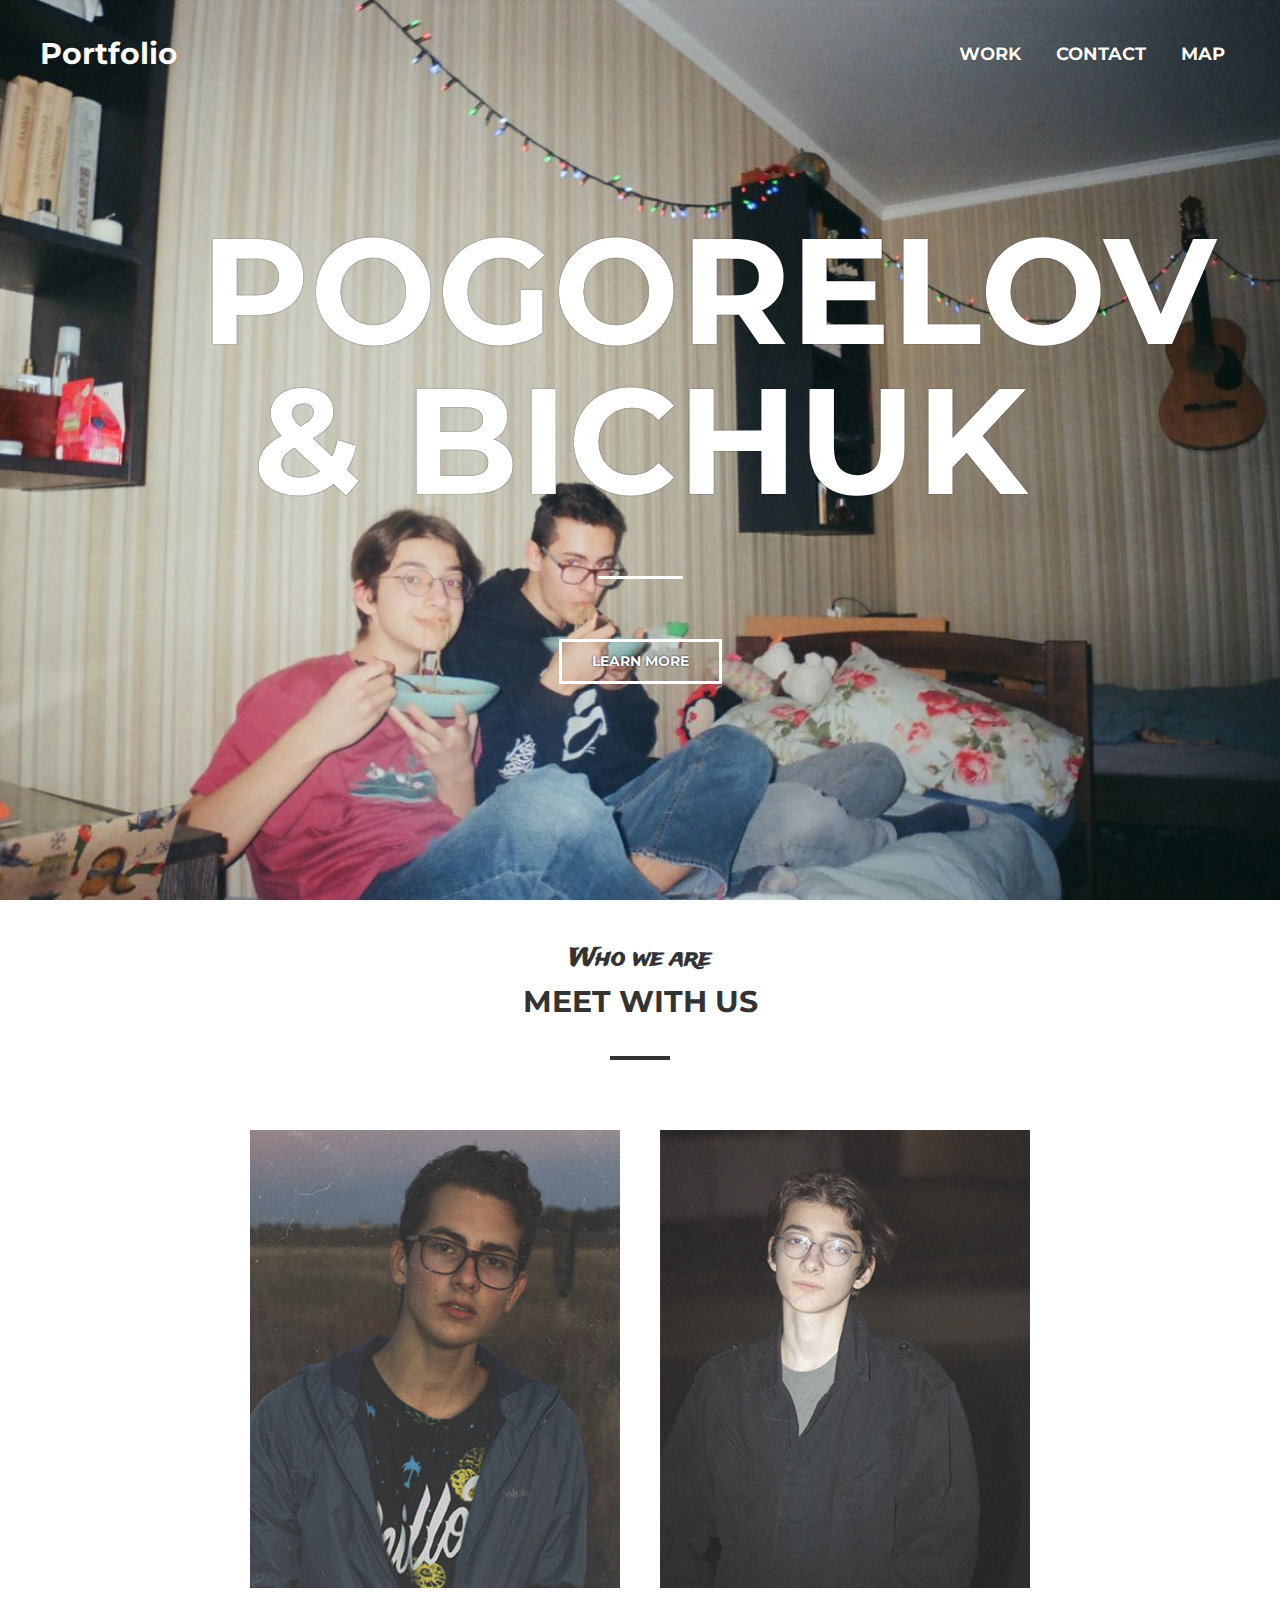
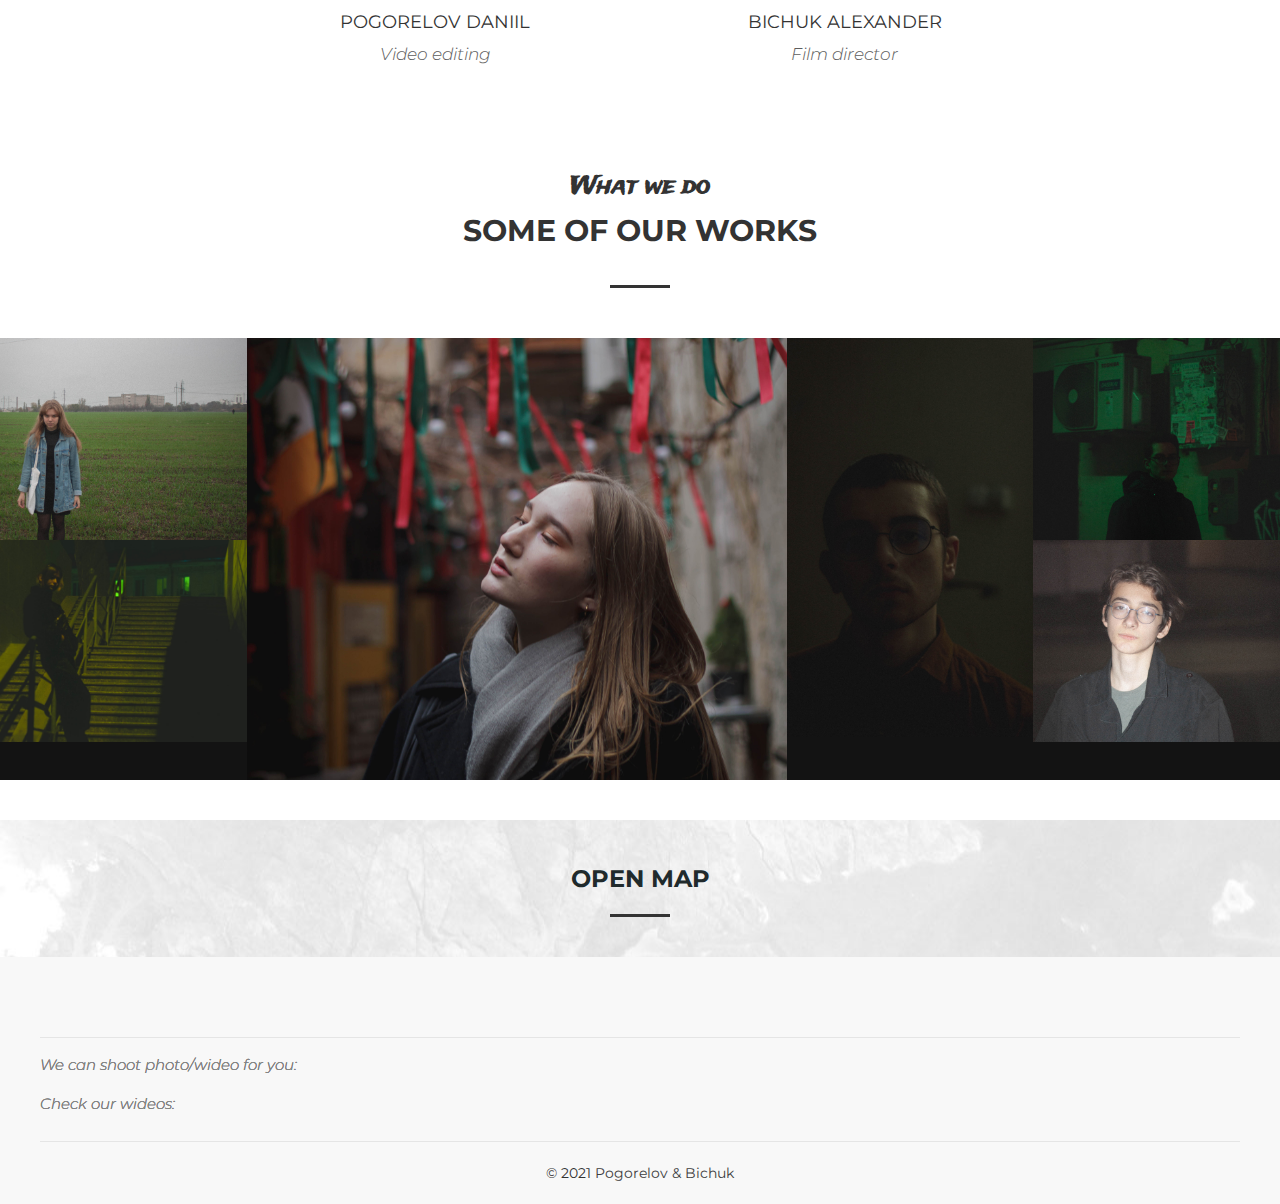
==== index.html @ 83c71d7d "first" ====
<!DOCTYPE html>
<html lang="en">
<head>
    <meta charset="UTF-8">
    <meta name="viewport" content="width=device-width, initial-scale=1">
    <link rel="stylesheet" href="assets/css/style.css">
    <link href="https://fonts.googleapis.com/css?family=Trade+Winds&display=swap" rel="stylesheet">
    <link href="https://fonts.googleapis.com/css?family=Kaushan+Script|Montserrat:300i,400,700&amp;subset=cyrillic-ext" rel="stylesheet">
    <link rel="stylesheet" href="https://use.fontawesome.com/releases/v5.7.2/css/all.css" integrity="sha384-fnmOCqbTlWIlj8LyTjo7mOUStjsKC4pOpQbqyi7RrhN7udi9RwhKkMHpvLbHG9Sr" crossorigin="anonymous">
    <link rel="stylesheet" type="text/css" href="https://cdn.jsdelivr.net/npm/slick-carousel@1.8.1/slick/slick.css"/>
    <title>POGORELOV & BICHUK</title>
    <style>
        img { pointer-events: none; }
    </style>
</head>
<body>


<header class="header" id="header">
    <div class="container">
        <div class="header__inner">
            <div class="header__logo" data-scroll="#intro">Portfolio</div>

            <nav class="nav" id="nav">
                <a class="nav__link" id="w" href="#" data-scroll="#works">Work</a>
                <a class="nav__link" id="c" href="#" data-scroll="#team">Contact</a>
                <a class="nav__link" id="m" href="#" data-scroll="#footer">Map</a>
            </nav>

            <button class="nav-toggle" id="nav_toggle" type="button">
                <span class="nav-toggle__item">Menu</span>
            </button>
        </div>
    </div>
</header>


<div class="page">

    <!-- Intro -->
    <div class="intro" id="intro">
        <div class="container">
            <div class="intro__inner">
                <h1 class="intro__title">POGORELOV & BICHUK</h1>

                <a class="btn" href="#" data-scroll="#team">Learn More</a>
            </div>
        </div>
    </div><!-- /.intro -->

    <!-- About -->

    <!-- Statistics -->

    <!-- Services -->

    <!-- Devices -->

    <!-- WeDo -->

    <!-- Reviews 1 -->

    <!-- Team -->
    <section class="section" id="team">
        <div class="container">

            <div class="section__header">
                <h3 class="section__suptitle">Who we are</h3>
                <h2 class="section__title">Meet with us</h2>
            </div>

            <div class="card">
                <div class="card__item">
                    <div class="card__inner">
                        <div class="card__img">
                            <img src="assets/images/team/1.jpg" alt="">
                        </div>
                        <div class="card__text">
                            <div class="social">
                                <a class="social__item" href="https://www.instagram.com/_pogorelov/" target="_blank">
                                    <i class="fab fa-instagram"></i>
                                </a>
                            </div>
                        </div>
                    </div>
                    <div class="card__info">
                        <div class="card__name">Pogorelov Daniil</div>
                        <div class="card__prof">Video editing</div>
                    </div>
                </div><!-- /.card__item -->

                <div class="card__item">
                    <div class="card__inner">
                        <div class="card__img">
                            <img src="assets/images/team/2.jpg" alt="">
                        </div>
                        <div class="card__text">
                            <div class="social">
                                <a class="social__item" href="https://www.instagram.com/bichuchek/" target="_blank">
                                    <i class="fab fa-instagram"></i>
                                </a>
                            </div>
                        </div>
                    </div>
                    <div class="card__info">
                        <div class="card__name">Bichuk Alexander</div>
                        <div class="card__prof">Film director</div>
                    </div>
                </div><!-- /.card__item -->
            </div><!-- /.card -->

        </div><!-- /.container -->
    </section>


    <!-- Logos --
    <div class="section  section--gray">
        <div class="container">

            <div class="logos">
                <div class="logos__item">
                    <img class="logos__img" src="assets/images/logos/1.png" alt="">
                </div>
                <div class="logos__item">
                    <img class="logos__img" src="assets/images/logos/2.png" alt="">
                </div>
                <div class="logos__item">
                    <img class="logos__img" src="assets/images/logos/3.png" alt="">
                </div>
                <div class="logos__item">
                    <img class="logos__img" src="assets/images/logos/4.png" alt="">
                </div>
                <div class="logos__item">
                    <img class="logos__img" src="assets/images/logos/5.png" alt="">
                </div>
                <div class="logos__item">
                    <img class="logos__img" src="assets/images/logos/6.png" alt="">
                </div>
            </div>

        </div>
    </div>
    ---->

    <!-- Works -->
    <section class="section" id="works">
        <div class="container">
            <div class="section__header">
                <h3 class="section__suptitle">What we do</h3>
                <h2 class="section__title">some of our works</h2>
            </div>
        </div>

        <div class="works">
            <div class="works__col">
                <div class="works__item">
                    <img class="works__image" src="assets/images/works/1.jpg" alt="">
                    <div class="works__info">
                        <h2 class="works__main">
                            <a href="https://www.photo-pick.com/online/ilST.link" target="_blank">More</a>
                        </h2>
                    </div>
                </div>
                <div class="works__item">
                    <img class="works__image" src="assets/images/works/2.jpg" alt="">
                    <div class="works__info">
                        <h2 class="works__main">
                            <a href="https://www.photo-pick.com/online/W3bB.link" target="_blank">More</a>
                        </h2>
                    </div>
                </div>
            </div>

            <div class="works__col">
                <div class="works__item">
                    <img class="works__image" src="assets/images/works/RedStarArtGif.gif" width="540" alt="">
                    <div class="works__info">
                        <h2 class="works__main">
                            <a href="https://www.youtube.com/channel/UCYOItEcvIEMWducG5ZLdICg" target="_blank">More</a>
                        </h2>
                    </div>
                </div>
                <div class="works__item">
                    <img class="works__image" src="assets/images/works/4.jpg" alt="">
                    <div class="works__info">
                        <h2 class="works__main">
                            <a href="https://www.photo-pick.com/online/GQ0F.link" target="_blank">More</a>
                        </h2>
                    </div>
                </div>
            </div>

            <div class="works__col">
                <div class="works__item">
                    <img class="works__image" src="assets/images/works/5.jpg" alt="">
                    <div class="works__info">
                        <h2 class="works__main">
                            <a href="https://www.photo-pick.com/online/71Lq.link" target="_blank">More</a>
                        </h2>
                    </div>
                </div>
            </div>

            <div class="works__col">
                <div class="works__item">
                    <img class="works__image" src="assets/images/works/6.jpg" alt="">

                    <div class="works__info">
                        <h2 class="works__main">
                            <a href="https://www.photo-pick.com/online/ZG5I.link" target="_blank">More</a>
                        </h2>
                    </div>
                </div>
                <div class="works__item">
                    <img class="works__image" src="assets/images/works/7.jpg" alt="">
                    <div class="works__info">
                        <h2 class="works__main">
                            <a href="https://www.photo-pick.com/online/i0XD.link" target="_blank">More</a>
                        </h2>
                    </div>
                </div>
            </div>
        </div><!-- /.works css -->
    </section>
    <!--<div class="container">
        <div class="section__header"><a class="btn2" href="more.html">More</a></div>
    </div>
    -->

    <!-- Reviews 2 -->

    <!-- Clients -->

    <!-- Blog -->

    <!-- Map -->
    <section class="section  section--map">
        <div class="container">
            <div class="map">
                <h2 class="map__title">
                    <div><i class="fas fa-map-marker-alt"></i></div>
                    <a href="https://www.google.fr/maps/place/%D0%9E%D0%B4%D0%B5%D1%81%D1%81%D0%B0,+%D0%9E%D0%B4%D0%B5%D1%81%D1%81%D0%BA%D0%B0%D1%8F+%D0%BE%D0%B1%D0%BB%D0%B0%D1%81%D1%82%D1%8C,+65000/@46.4598865,30.5723331,11z/data=!4m5!3m4!1s0x40c6318a0b864c43:0x129f8fe28cf2176c!8m2!3d46.482526!4d30.7233095" target="_blank">Open Map</a>
                </h2>
            </div>
        </div>
    </section>


    <!-- Footer -->
    <footer class="footer" id="footer">
        <div class="container">

            <!--
            <div class="footer__inner">
                <div class="footer__col  footer__col--first">
                    <div class="footer__logo">Pogorelov & Bichuk</div>
                    -->
                    <div class="footer__social">
                        <div class="footer__social-header">
                        </div>
                        <div class="footer__social-content">
                            We can shoot photo/wideo for you:
                            <!--<a href="#" target="_blank">
                                <i class="fab fa-facebook"></i>
                            </a>
                            <a href="#" target="_blank">
                                <i class="fab fa-twitter"></i>
                            </a>
                            -->
                            <a href="https://www.instagram.com/bichuchek/" target="_blank">
                                <i class="fab fa-instagram"></i>
                            </a>
                            <div class="footer__social-content">
                                Check our wideos:
                            <a href="https://www.youtube.com/channel/UCYOItEcvIEMWducG5ZLdICg" target="_blank">
                                <i class="fab fa-youtube"></i>
                            </a>
                            </div>
                        </div>
                </div>

            <div class="copyright">
                © 2021 <a><span>Pogorelov & Bichuk</span></a>
            </div>

        </div><!-- /.container -->
    </footer>

</div><!-- /.page -->



<script src="https://ajax.googleapis.com/ajax/libs/jquery/3.3.1/jquery.min.js"></script>
<script type="text/javascript" src="https://cdn.jsdelivr.net/npm/slick-carousel@1.8.1/slick/slick.min.js"></script>
<script src="assets/js/app.js"></script>


</body>
</html>
---- assets/css/style.css ----
body {
    margin: 0;
    font-family: 'Montserrat', sans-serif;

    font-size: 15px;
    line-height: 1.6;
    color: #333;
}

*,
*:before,
*:after {
    box-sizing: border-box;
}

h1, h2, h3, h4, h5, h6 {
    margin: 0;
}

hr {
    display: block;
    width: 100%;
    height: 1px;
    margin: 40px 0;

    border: 0;
    background-color: #e5e5e5;
}


/* Page */
.page {
    overflow: hidden;
}


/* Container */
.container {
    width: 100%;
    max-width: 1230px;
    padding: 0 15px;
    margin: 0 auto;
}



/* Intro */
.intro {
    display: flex;
    flex-direction: column;
    justify-content: center;
    width: 100%;
    height: 100vh;
    min-height: 820px;
    position: relative;

    background: url("../images/intro.jpg") center no-repeat;
    -webkit-background-size: cover;
    background-attachment: fixed;
    background-size: cover;
}

.intro__inner {
    width: 100%;
    max-width: 880px;
    margin: 0 auto;

    text-align: center;
}

.intro__title {
    color: #fff;
    font-size: 150px;
    font-weight: 700;
    text-transform: uppercase;
    line-height: 1;
    text-shadow: black 0 0 1px;
}

.intro__title:after {
    content: "";
    display: block;
    width: 85px;
    height: 3px;
    margin: 60px auto;

    background-color: #fff;
}

.intro__suptitle {
    margin-bottom: 20px;

    font-family: 'Kaushan Script', cursive;
    font-size: 72px;
    color: #fff;
}


/* Header */
.header {
    width: 100%;
    padding-top: 30px;

    position: absolute;
    top: 0;
    left: 0;
    right: 0;
    z-index: 1000;
}

.header.fixed {
    padding: 10px 0;

    background-color: #547c9c;
    box-shadow: 0 3px 10px rgba(0, 0, 0, 0.2);

    position: fixed;
    top: 0;
    left: 0;
    right: 0;

    transform: translate3d(0, 0, 0);
}

.header.active {
    background-color: #eb8b8d;
}

.header__inner {
    display: flex;
    justify-content: space-between;
    align-items: center;
    text-shadow: black 0 0 1px;
}

.header2__inner {
    display: flex;
    justify-content: space-between;
    align-items: center;
    text-shadow: black 0 0 1px;
}

.header__logo {
    font-size: 30px;
    font-weight: 700;
    color: #fff;
}

.header2__logo {
    font-size: 30px;
    font-weight: 700;
    color: black;
}


/* Nav */
.nav {
    font-size: 18px;
    font-weight: bold;
    text-transform: uppercase;
}

.nav__link {
    display: inline-block;
    vertical-align: top;
    margin: 0 15px;
    position: relative;

    color: #fff;
    text-decoration: none;

    transition: color .1s linear;
}

.nav__link:after {
    content: "";
    display: block;
    width: 100%;
    height: 3px;

    background-color: #fce38a;
    opacity: 0;

    position: absolute;
    top: 100%;
    left: 0;
    z-index: 1;

    transition: opacity .1s linear;
}

.nav__link:hover {
    color: #fce38a;
}

.nav__link:hover:after,
.nav__link.active:after {
    opacity: 1;
}

.nav__link.active {
    color: #fce38a;
}


/* Nav toggle */
.nav-toggle {
    width: 30px;
    padding: 10px 0;
    display: none;

    font-size: 0;
    color: transparent;

    border: 0;
    background: none;
    cursor: pointer;

    position: absolute;
    top: 24px;
    right: 24px;
    z-index: 1;
}

.nav-toggle:focus {
    outline: 0;
}

.nav-toggle__item {
    display: block;
    width: 100%;
    height: 3px;

    background-color: #fff;

    position: absolute;
    top: 0;
    right: 0;
    bottom: 0;
    left: 0;
    margin: auto;

    transition: background .2s linear;
}

.nav-toggle.active .nav-toggle__item {
    background: none;
}

.nav-toggle__item:before,
.nav-toggle__item:after {
    content: "";
    width: 100%;
    height: 3px;

    background-color: #fff;

    position: absolute;
    left: 0;
    z-index: 1;

    transition: transform .2s linear;
}

.nav-toggle__item:before {
    top: -8px;
}

.nav-toggle__item:after {
    bottom: -8px;
}

.nav-toggle.active .nav-toggle__item:before {
    transform-origin: left top;
    transform: rotate(45deg) translate3d(0px, -2px, 0)
}

.nav-toggle.active .nav-toggle__item:after {
    transform-origin: left bottom;
    transform: rotate(-45deg) translate3d(0px, 3px, 0);
}


/* Button */
.btn {
    display: inline-block;
    vertical-align: top;
    padding: 8px 30px;

    border: 3px solid #fff;

    font-size: 14px;
    font-weight: 700;
    color: #fff;
    text-transform: uppercase;
    text-decoration: none;
    text-shadow: black 0 0 2px;

    transition: background .1s linear, color .1s linear;
}

.btn:hover {
    background-color: #fff;
    color: #333;
    text-shadow: none;
}

/* Slider */
.slider {
    width: 100%;

    position: absolute;
    bottom: 0;
    left: 0;
    z-index: 1;
}

.slider__inner {
    display: flex;
    justify-content: space-between;
}

/* Section */
.section {
    padding: 40px 0;
}

.section--devices {
    margin-bottom: 40px;
    padding-bottom: 0;

    background: url("../images/devices-bg.jpg") center no-repeat;
    -webkit-background-size: cover;
    background-size: cover;
}

.section--gray {
    background-color: #f8f8f8;
}

.section--clients {
    background: #f5f5f5 url("../images/clients-bg.jpg") center no-repeat;
    -webkit-background-size: cover;
    background-size: cover;
}

.section--map {
    padding: 40px 0;
    background: #e6e6e6 url("../images/map-bg.jpg");
}

.section__header {
    width: 100%;
    max-width: 950px;
    margin: 0 auto 50px;

    text-align: center;
}

.section__suptitle {
    font-family: 'Trade Winds', cursive;
    font-size: 24px;
    color: #333;
}

.section__title {
    font-size: 30px;
    font-weight: 700;
    color: #333;
    text-transform: uppercase;
}

.section__title:after {
    content: "";
    display: block;
    width: 60px;
    height: 3.5px;
    margin: 30px auto;

    background-color: #333;
}

.section__text {
    font-size: 15px;
    color: #999;
}



/* Card */
.card {
    margin: 20px -15px 0;
    display: flex;
    flex-wrap: wrap;
    justify-content: center;
}

.card__item {
    width: 33.33333%;
    padding:  20px;
}

.card__inner {
    position: relative;
    background-color: #95e1d3;
}

.card__inner:hover .card__img {
    transform: translate3d(-10px, -10px, 0);
}

.card__inner:hover .card__img img {
    opacity: .35;
}

.card__inner:hover .card__text {
    opacity: 1;
}

.card__img {
    background: linear-gradient(to bottom, #ce2b48, #547c9c);

    transition: transform .2s linear;
}

.card__img img {
    display: block;
    max-width: 100%;
    height: auto;
    transition: opacity .1s linear;
}

.card__text {
    width: 100%;

    font-size: 18px;
    color: #fff;
    text-transform: uppercase;
    font-weight: 700;
    text-align: center;
    opacity: 0;

    position: absolute;
    top: 50%;
    left: 0;
    z-index: 2;
    transform: translate3d(0, -50%, 0);

    transition: opacity .2s linear;
}

.card__info {
    margin-top: 20px;

    text-align: center;
}

.card__name {
    margin-bottom: 5px;

    font-size: 18px;
    color: #333;
    text-transform: uppercase;
}

.card__prof {
    font-size: 17px;
    font-style: italic;
    font-weight: 300;
    color: #5d5d5d;
}

/* Statistics */

/* Services */

/* Devices */

/* We do */

/* Accordion */

.accordion__item {
    margin-bottom: 10px;
    border: 1px solid #e5e5e5;
}

.accordion__item.active .accordion__content {
    display: block;
}

.accordion__item.active .accordion__header {
    border-bottom-color: #e5e5e5;
}

.accordion__item.active .accordion__header:after {
    transform: translateY(-50%) rotate(-45deg);
    margin-top: 5px;
}

.accordion__header {
    padding: 15px 20px 15px 65px;
    position: relative;

    border-bottom: 1px solid transparent;
    cursor: pointer;
}

.accordion__header:after {
    content: "";
    display: block;
    width: 16px;
    height: 16px;

    border-top: 2px solid #ccc;
    border-right: 2px solid #ccc;

    position: absolute;
    top: 50%;
    right: 20px;
    z-index: 1;

    transform: translateY(-50%) rotate(135deg);
}

.accordion__icon {
    position: absolute;
    top: 50%;
    left: 20px;
    z-index: 1;

    transform: translateY(-50%);
}

.accordion__content {
    padding: 15px 20px;
    display: none;

    font-size: 15px;
    color: #999;
    font-style: italic;
    font-weight: 300;
}

.accordion__title {
    font-size: 14px;
    color: #333;
    text-transform: uppercase;
}

/* Reviews */
.reviews {
    position: relative;
}

.reviews .slick-slider {
    padding: 0 110px;
}

.reviews__item {
    min-height: 210px;
    padding-left: 255px;
    position: relative;
}

.reviews__photo {
    display: block;
    width: 210px;
    height: 210px;

    border: 2px solid #95e1d3;
    border-radius: 50%;

    position: absolute;
    top: 0;
    left: 0;
    z-index: 1;
}

.reviews__text {
    margin-bottom: 15px;

    font-size: 24px;
    font-style: italic;
    font-weight: 300;
    color: #999;
}

.reviews__author {
    font-family: 'Kaushan Script', cursive;
    font-size: 24px;
    color: #333;
}

.reviews__author:before {
    content: "";
    display: inline-block;
    vertical-align: middle;
    width: 60px;
    height: 3px;
    margin-right: 10px;

    background-color: #f38181;
}

.slick-arrow {
    display: block;
    font-size: 0;
    color: transparent;

    border: 0;
    background: none;
    cursor: pointer;

    position: absolute;
    top: 50%;
    z-index: 1;
    transform: translateY(-50%);
}

.slick-arrow:focus {
    outline: 0;
}

.slick-arrow:after {
    content: "";
    display: block;
    width: 16px;
    height: 16px;

    border-top: 2px solid #ccc;
    border-left: 2px solid #ccc;
}

.slick-prev {
    left: 0;
    transform: rotate(-45deg);
}

.reviews__btn--next,
.slick-next {
    right: 0;
    transform: rotate(135deg);
}


/* Social */
.social {
    display: flex;
    justify-content: center;
    padding: 200px 0px 0px;
}

.social__item {
    width: 90px;
    height: 55px;
    padding: 12px 10px;

    background-color: #fce38a;
    border-right: 1px solid ;
    border-radius: 5px;

    font-size: 30px;
    text-decoration: none;
    color: #202a2c;
    line-height: 1;

    transition: background .1s linear, color .1s linear;
}

.social__item:last-child {
    border-right: 0;
}

.social__item:hover {
    color: #fff;
    background-color: #547c9c;
}


/* Logos *
.logos {
    display: flex;
    justify-content: space-between;
    align-items: center;
    margin: 0 -15px;
}

.logos__item {
    padding: 0 15px;
}

.logos__img {
    display: block;
    max-width: 100%;
    height: auto;
}
*/


/* Works */
.works {
    display: flex;
}

.works__col {
    flex: 1 1 0;
    background-color: #131313;
}

.works__item {
    position: relative;

    background: linear-gradient(to bottom, #ce2b48, #547c9c);
}

.works__item:hover .works__image {
    opacity: .1;
}

.works__item:hover .works__info {
    opacity: 1;
}

.works__image {
    display: block;
    max-width: 100%;
    height: auto;

    transition: opacity .2s linear;
}

.works__info {
    width: 100%;
    padding: 0 15px;

    text-align: center;
    color: #fff;
    opacity: 0;

    position: absolute;
    top: 55%;
    left: 0;
    z-index: 1;

    transform: translate3d(0, -50%, 0);
    transition: opacity .2s linear;
}

.works__title {
    margin-bottom: 10px;
    text-decoration: none;
    font-size: 20px;
    text-transform: uppercase;
    color: black;
}
.works__main {
    font-size: 30px;
    color: white;
    font-weight: 700;
    text-transform: uppercase;
}
.works__main a {
    color: inherit;
    text-decoration: none;
}

.works__main a:hover {
    text-decoration: underline;
}

.works__text {
    font-size: 15px;
    font-weight: 300;
    font-style: italic;
}

/* Clients */

/* Blog */

/* Map */

.map {
    text-align: center;
}

.map__title {
    font-size: 24px;
    color: #202a2c;
    font-weight: 700;
    text-transform: uppercase;
}

.map__title:after {
    content: "";
    display: block;
    width: 60px;
    height: 3px;
    margin: 15px auto 0;

    background-color: #333;
}

.map__title a {
    color: inherit;
    text-decoration: none;
}

.map__title a:hover {
    text-decoration: underline;
}

/* Footer */

.footer {
    padding-top: 65px;

    background-color: #f8f8f8;
}

.footer__inner {
    display: flex;
    flex-wrap: wrap;
    justify-content: space-between;
    margin: 0 -15px;
    padding-bottom: 5px;
}

.footer__col {
    padding: 0 15px;
}

.footer__col--first {
    width: 40%;
}

.footer__col--second {
    width: 29%;
}

.footer__col--third {
    width: 22%;
}

.footer__logo {
    margin-bottom: 30px;

    font-size: 40px;
    font-weight: 700;
    color: #ccc;
}

.footer__text {
    margin-bottom: 30px;

    font-size: 15px;
    color: #999;
}

.footer__social {
    margin-bottom: 25px;
}

.footer__social-header {
    padding-bottom: 15px;

    font-size: 14px;
    color: #333;

    border-bottom: 1px solid #e5e5e5;
}

.footer__social-header b {
    font-size: 18px;
}

.footer__social-content {
    padding-top: 15px;

    font-size: 15px;
    color: #999;
    text-shadow: black 0 0 .5px;
    font-style: italic;
    font-weight: 300;
}

.footer__social-content a {
    display: inline-block;
    vertical-align: middle;
    margin-left: 10px;

    font-size: 18px;
    color: black;
}

.footer__title {
    margin: 30px 0;

    font-size: 14px;
    color: #333;
    text-transform: uppercase;
}

/* Blogs */

.blogs__item {
    display: flex;
    align-items: center;
    margin-bottom: 30px;
}

.blogs__img {
    width: 120px;
    height: 80px;
}

.blogs__content {
    padding-left: 20px;
}

.blogs__title {
    display: block;
    margin-bottom: 5px;

    color: #333;
    font-size: 12px;
    line-height: 1.5;
    text-transform: uppercase;
    text-decoration: none;
}

.blogs__title:hover {
    text-decoration: underline;
}

.blogs__date {
    font-size: 13px;
    color: #999;
    font-style: italic;
    font-weight: 300;
}


/* Instagram */

.instagram {
    display: flex;
    flex-wrap: wrap;
    justify-content: space-between;
}

.instagram__item {
    width: 33%;
    border-bottom: 1px solid #fff;
}

.instagram__item img {
    display: block;
    max-width: 100%;
    height: auto;
}


/* Subscribe */
.subscribe {
    width: 100%;
    max-width: 380px;
    display: flex;
}

.subscribe__input {
    width: 60%;
    height: 40px;
    padding: 12px;

    background: #fff;
    border: 1px solid #e7e7e7;
    border-right: 0;

    font-family: 'Montserrat', sans-serif;
    font-size: 15px;
    line-height: 1.1;
    color: #333;
    font-style: italic;
    font-weight: 300;
}

.subscribe__input::placeholder {
    color: #ccc;
}

.subscribe__input:focus {
    outline: 0;
    border-color: #95e1d3;
}

.subscribe__btn {
    width: 40%;
    height: 40px;
    padding: 12px 30px;

    background-color: #95e1d3;
    border: 0;
    cursor: pointer;

    font-family: 'Montserrat', sans-serif;
    font-size: 14px;
    line-height: 1.1;
    font-weight: 700;
    color: #fff;
    text-transform: uppercase;

    transition: background .2s linear;
}

.subscribe__btn:hover {
    background-color: #74c7b8;
}

.subscribe__btn:focus {
    outline: 0;
}


/* Copyright */
.copyright {
    padding: 20px 0;

    border-top: 1px solid #e5e5e5;

    font-size: 14px;
    color: #333;
    text-align: center;
}

.copyright span {
    color: #3d3d3d;
}

/* Button */
.btn2 {

    display: inline-block;
    vertical-align: top;
    padding: 20px;

    border: 3px solid black;

    font-size: 19px;
    font-weight: 700;
    color: black;
    text-transform: uppercase;
    text-decoration: none;

    transition: background .1s linear, color .1s linear;
}

.btn2:hover {
    background-color: black;
    color: #ffffff;
    text-shadow: none;
}

@media (max-width: 1230px) {

    /* Intro */
    .intro__suptitle {
        font-size: 52px;
    }

    .intro__title {
        font-size: 120px;
    }

    /* Reviews */
    .reviews__text {
        font-size: 20px;
    }
}

@media (max-width: 990px) {

    /* Intro */
    .intro__suptitle {
        font-size: 32px;
    }

    .intro__title {
        font-size: 80px;
    }

    /* Stat */
    .stat {
       justify-content: center;
    }

    .stat__item {
        flex: none;
        width: 33.33333%;
        padding-top: 30px;
        padding-bottom: 30px;

        border: 0;
    }

    .stat__item:last-child {
        border-right: 0;
    }

    /* Services */
    .services__item {
        width: 50%;
        padding-bottom: 0;
    }

    .services__item--border {
        border-bottom: 0;
    }

    /* Reviews */
    .reviews .slick-slider {
        padding: 0 60px;
    }

    .reviews__photo {
        width: 150px;
        height: 150px;
    }

    .reviews__item {
        padding-left: 175px;
    }

    /* Clients */
    .clients {
        max-width: 600px;
        margin: 0 auto;
    }

    .clients__item {
        width: 100%;
        padding-right: 0;
    }

    .clients__item:last-child {
        margin-bottom: 0;
    }


    /* Footer */
    .footer__col--first {
        width: 100%;
    }

    .footer__col--second,
    .footer__col--third {
        width: 50%;
    }

    /* Instagram */
    .instagram {
        justify-content: flex-start;
    }

    .instagram__item {
        width: auto;
        border-right: 1px solid white;
    }
}

@media (max-width: 770px) {

    /* Intro */
    .intro {
        min-height: 650px;
    }


    /* Header */
    .header {
        padding: 10px 0;
        background-color: #547c9c;
        box-shadow: 0 3px 10px rgba(0, 0, 0, 0.3);
    }

    /* Nav */
    .nav {
        display: none;
        width: 100%;

        position: absolute;
        top: 100%;
        left: 0;

        background-color: #547c9c;
    }

    .nav.active {
        display: block;
    }

    .nav__link {
        display: block;
        margin: 0;
        padding: 8px 20px;
    }

    .nav-toggle {
        display: block;
    }


    /* Section */
    .section {
        padding: 40px 0;
    }

    .section--devices {
        padding-bottom: 0;
    }


    /* Card */
    .card {
        margin-top: 50px;
        justify-content: center;
    }

    .card__item {
        width: 100%;
        max-width: 410px;
        margin-bottom: 30px;
    }

    .card__item:last-child {
        margin-bottom: 0;
    }


    /* Slider */
    .slider__text {
        display: none;
    }

    .slider__item.active:before {
        width: 50%;
    }

    /* Services */
    .services {
        justify-content: center;
    }

    .services__item {
        width: 100%;
        max-width: 400px;
        padding-left: 55px;
        padding-right: 0;
    }

    .services__icon {
        left: 0;
    }


    /* Wedo */
    .wedo__img {
        display: none;
    }

    .wedo__item {
        width: 100%;
    }

    /* Reviews */
    .reviews__photo {
        position: static;
        margin: 0 auto 20px;
    }

    .reviews__item {
        padding-left: 0;
    }

    .reviews__text {
        font-size: 16px;
    }

    .reviews__author {
        font-size: 20px;
    }

    /* Works */
    .works {
        flex-wrap: wrap;
    }

    .works__col {
        flex: none;
        width: 50%;
    }

    /* Blog */
    .blog {
        max-width: 380px;
        margin: 0 auto;
    }

    .blog__item {
        width: 100%;
        margin-bottom: 30px;
    }

    .blog__item:last-child {
        margin-bottom: 0;
    }


    /* Footer */
    .footer__col--second,
    .footer__col--third {
        width: 100%;
    }
}


@media (max-width: 575px) {

    /* Intro */
    .intro__suptitle {
        font-size: 22px;
    }

    .intro__title {
        font-size: 40px;
    }

    /* Section */
    .section__header {
        margin-bottom: 50px;
    }

    .section__suptitle {
        font-size: 20px;
    }

    .section__title {
        font-size: 24px;
    }

    .section__title:after {
        margin: 20px auto;
    }

    /* Stat */
    .stat__item {
        width: 100%;

        border-bottom: 1px solid #b5eae0;
    }

    .stat__item:last-child {
        border-bottom: 0;
    }

    .stat__count {
        font-size: 52px;
    }


    /* Devices */
    .devices {
        max-width: 320px;
    }

    .devices__item--iphone {
        width: 180px;
        bottom: -50px;
        right: -80px;
    }


    /* Reviews */
    .reviews .slick-slider {
        padding: 0;
    }

    .slick-arrow {
        top: 18%;
    }

    /* Logos */
    .logos {
        flex-wrap: wrap;
        justify-content: center;
    }

    .logos__item {
        width: 50%;
        margin-bottom: 20px;
    }

    .logos__img {
        margin: 0 auto;
    }

    /* Works */
    .works__col {
        width: 100%;
    }


    /* Clients */
    .clients__photo {
        position: static;
    }

    .clients__item {
        padding-left: 0;
        text-align: center;
    }

    .clients__text:before {
        margin: 15px auto;
    }


    /* Blogs */
    .blogs__img {
        width: 80px;
        height: 50px;
    }

    .blogs__title {
        font-size: 10px;
    }

    /* Subscribe */
    .subscribe {
        flex-wrap: wrap;
        max-width: none;
    }

    .subscribe__input {
        margin-bottom: 10px;
        border-right: 1px solid #e7e7e7;
    }

    .subscribe__input,
    .subscribe__btn {
        width: 100%;
    }

}
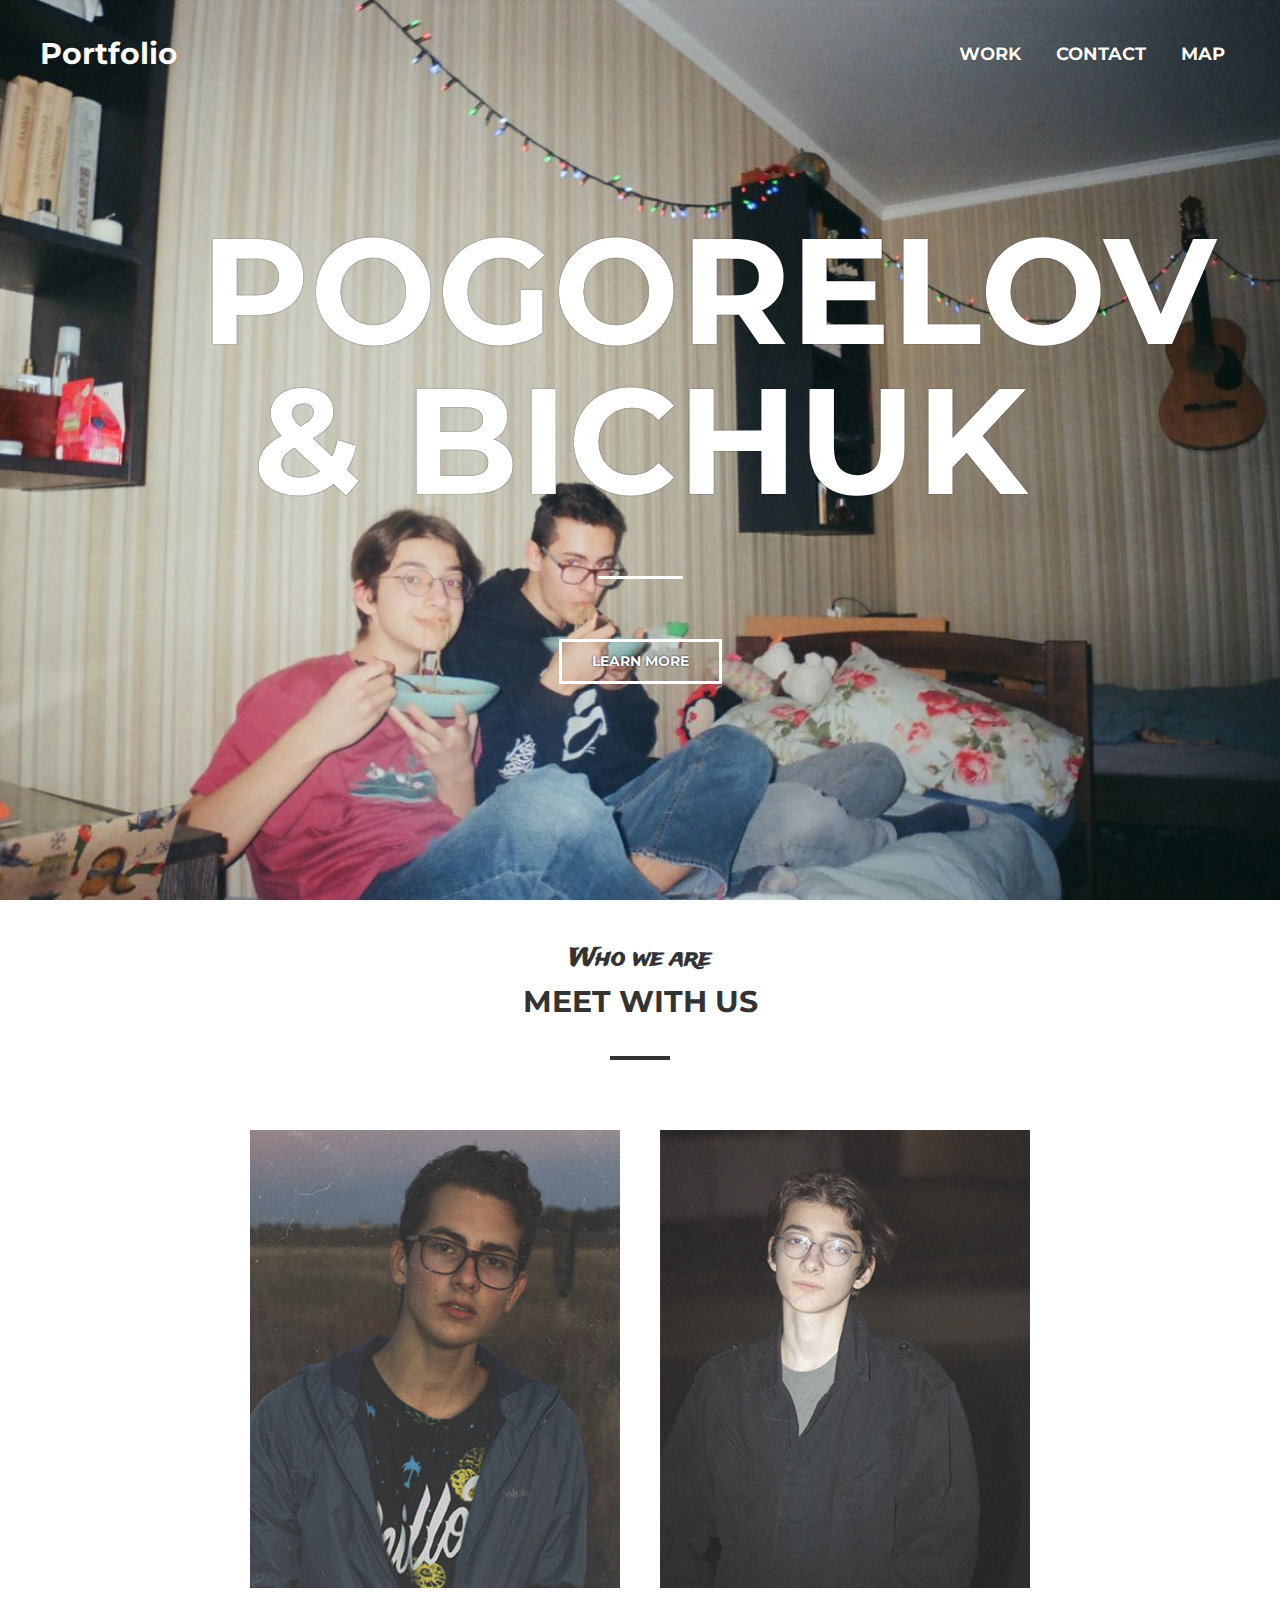
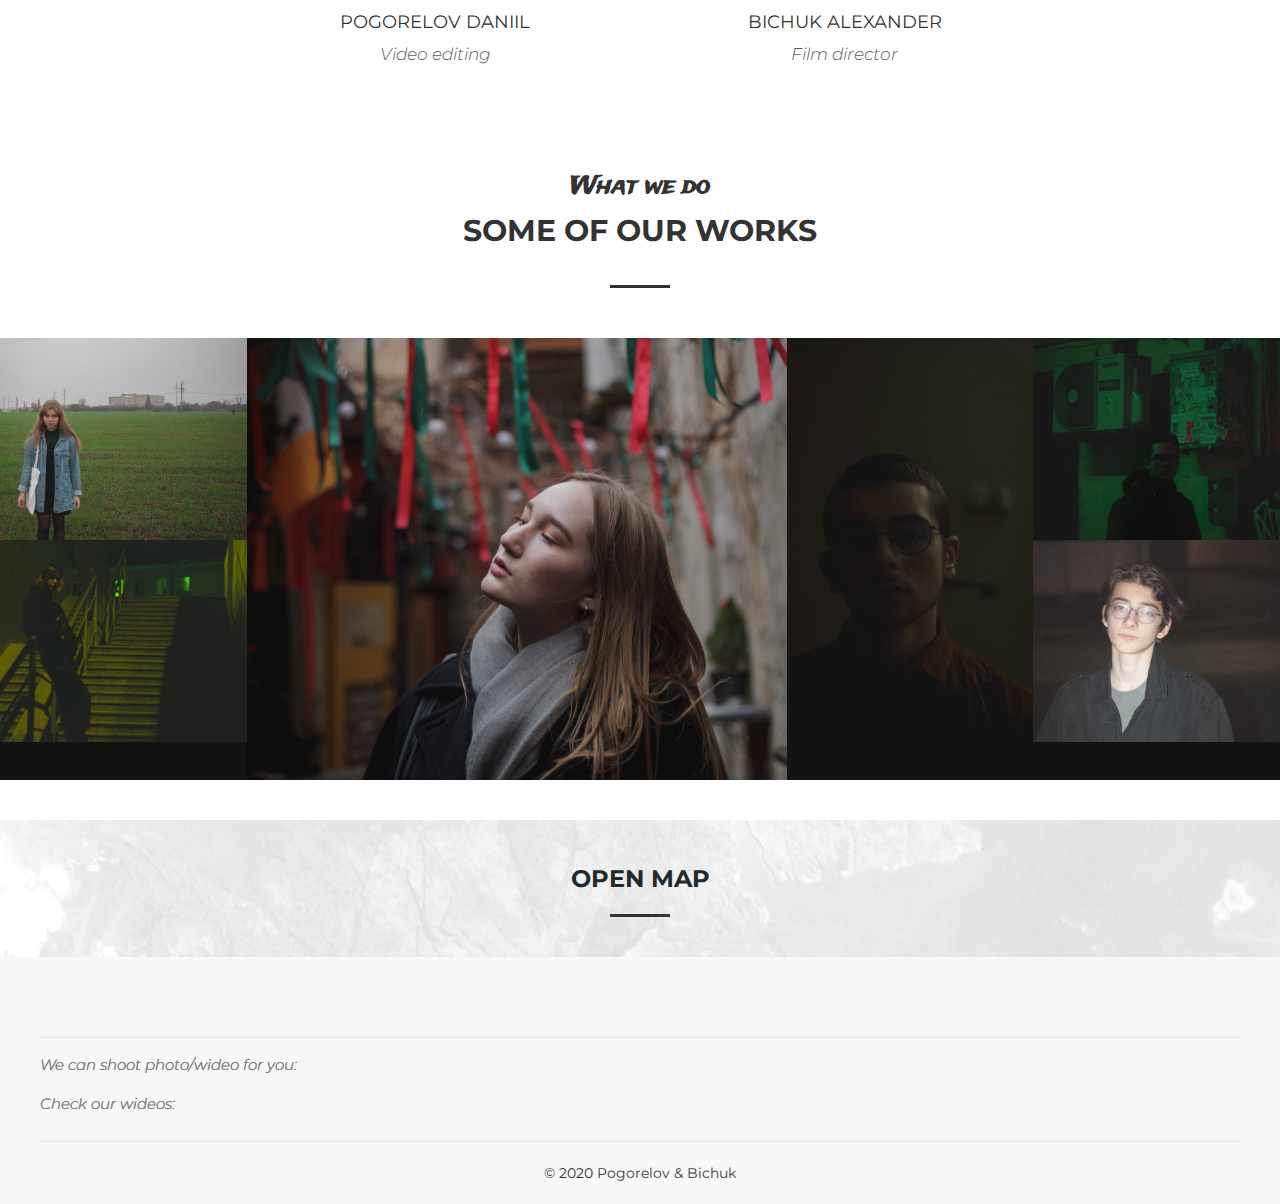
==== commit 0e82ab17: "Update index.html" ====
--- a/index.html
+++ b/index.html
@@ -280,7 +280,7 @@
                 </div>
 
             <div class="copyright">
-                © 2021 <a><span>Pogorelov & Bichuk</span></a>
+                © 2020 <a><span>Pogorelov & Bichuk</span></a>
             </div>
 
         </div><!-- /.container -->
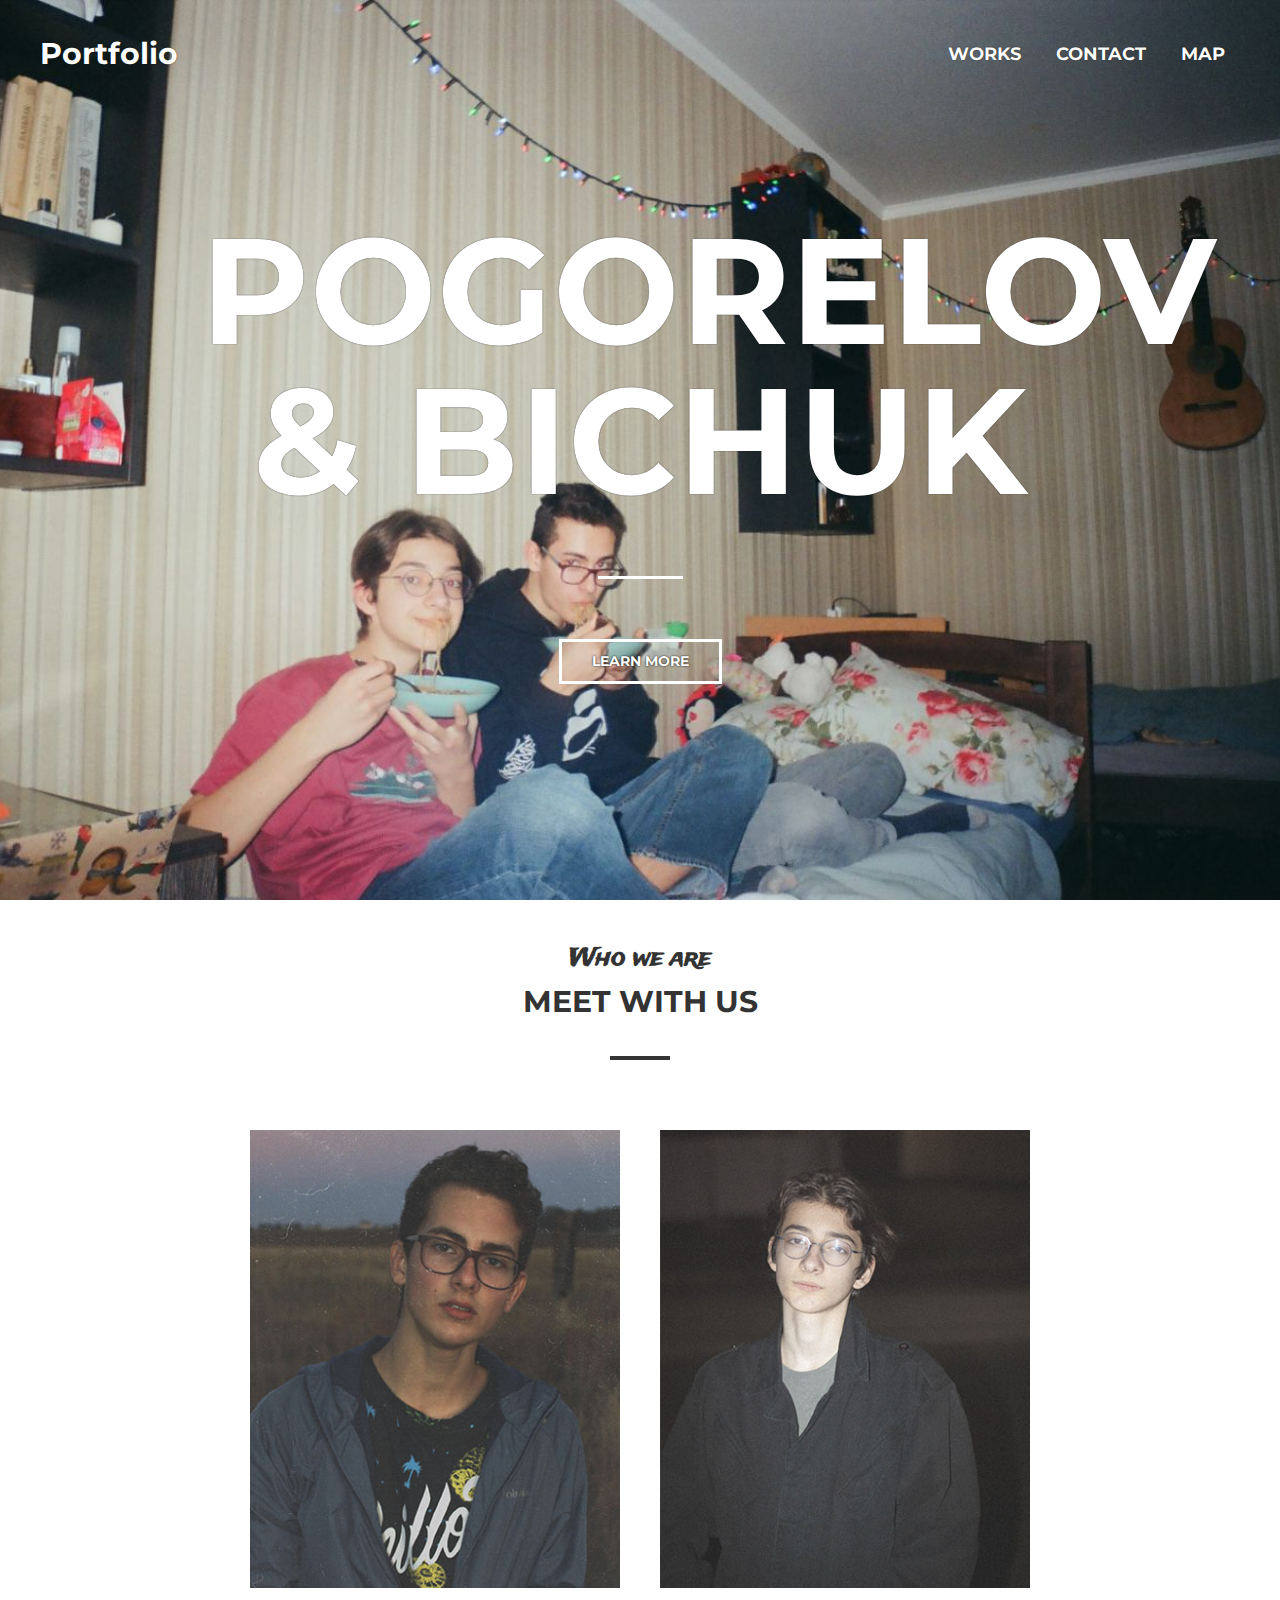
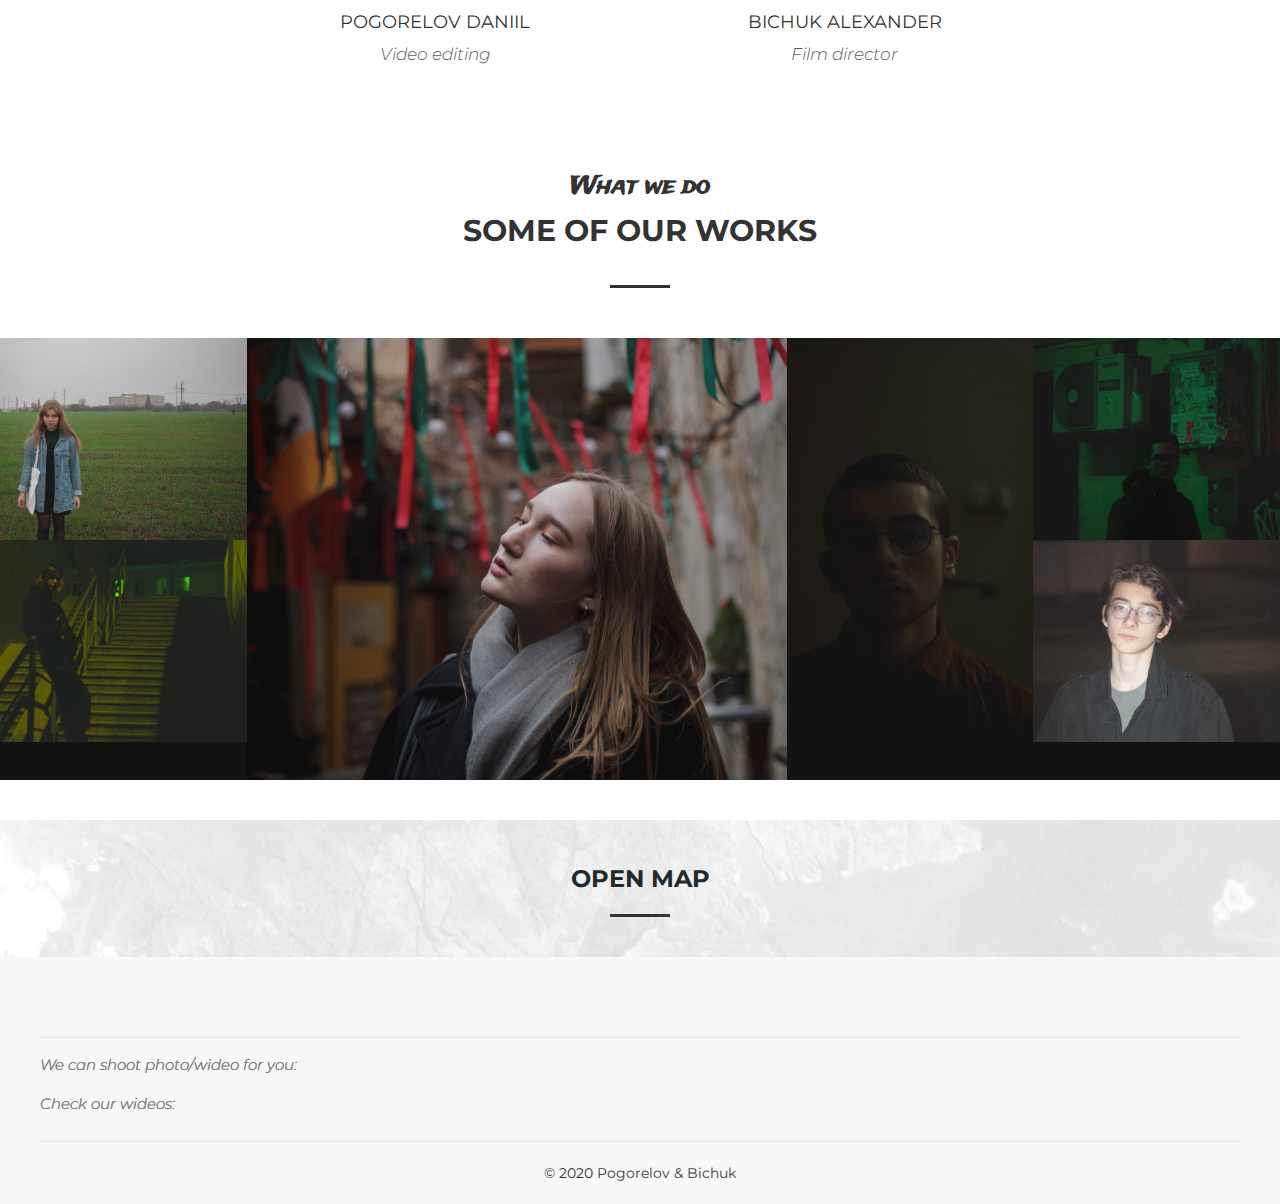
==== commit 697791e8: "Update index.html" ====
--- a/index.html
+++ b/index.html
@@ -22,7 +22,7 @@
             <div class="header__logo" data-scroll="#intro">Portfolio</div>
 
             <nav class="nav" id="nav">
-                <a class="nav__link" id="w" href="#" data-scroll="#works">Work</a>
+                <a class="nav__link" id="w" href="#" data-scroll="#works">Works</a>
                 <a class="nav__link" id="c" href="#" data-scroll="#team">Contact</a>
                 <a class="nav__link" id="m" href="#" data-scroll="#footer">Map</a>
             </nav>
--- a/assets/css/style.css
+++ b/assets/css/style.css
@@ -114,6 +114,8 @@
     background-color: #547c9c;
     box-shadow: 0 3px 10px rgba(0, 0, 0, 0.2);
 
+    opacity: 0.979;
+
     position: fixed;
     top: 0;
     left: 0;
@@ -648,11 +650,11 @@
 .social {
     display: flex;
     justify-content: center;
-    padding: 200px 0px 0px;
+    padding: 5px 0px 0px;
 }
 
 .social__item {
-    width: 90px;
+    width: 65px;
     height: 55px;
     padding: 12px 10px;
 
